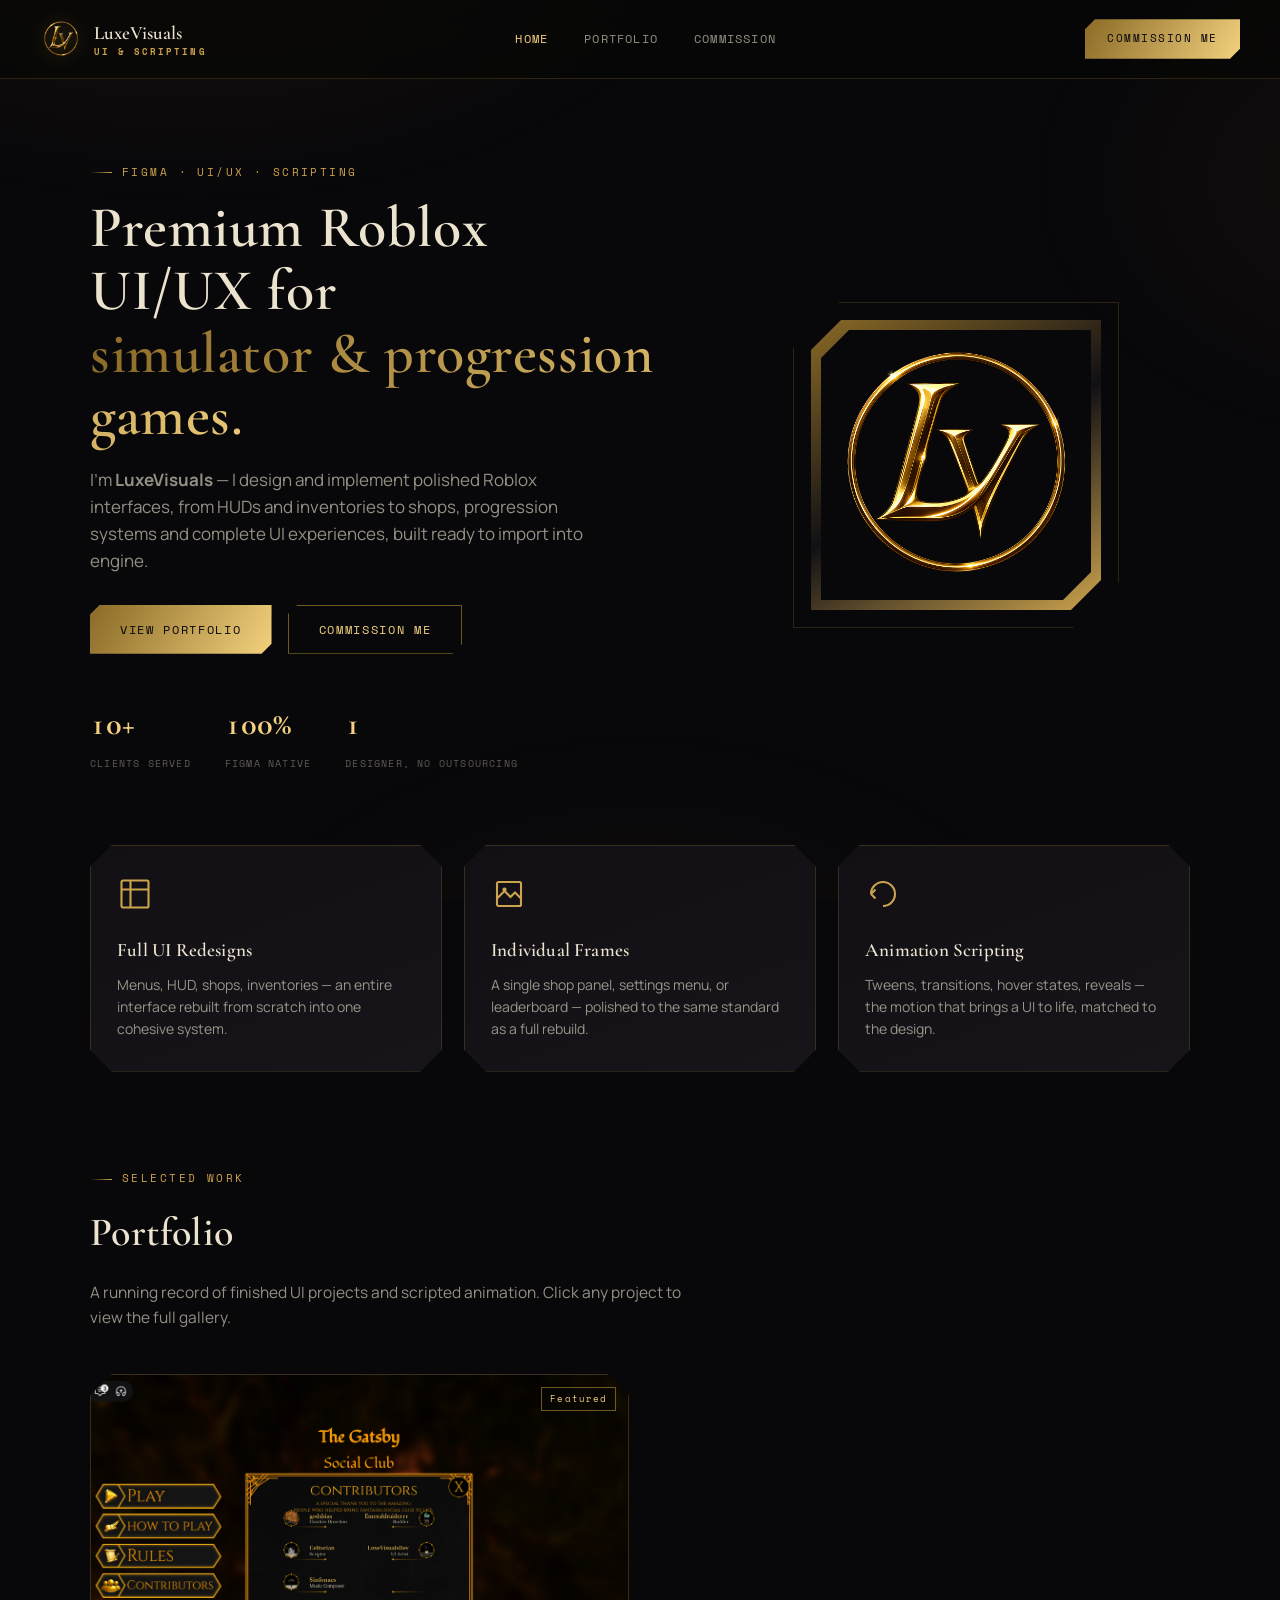
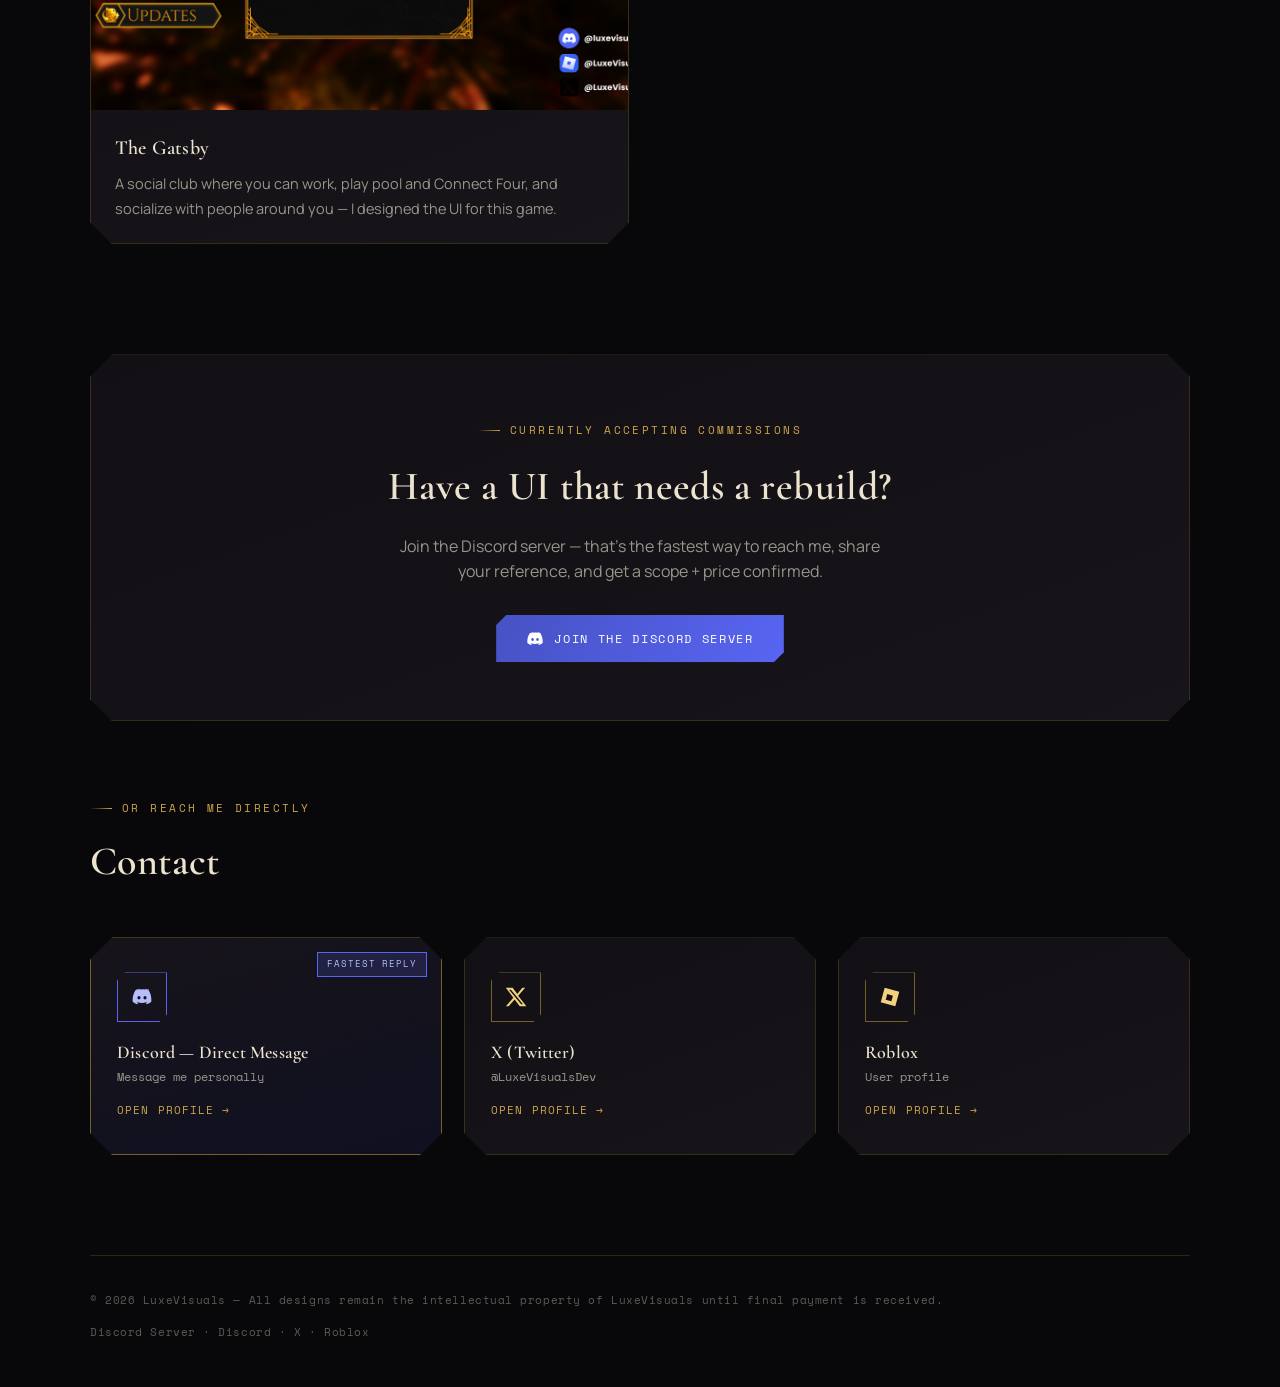
==== index.html @ dc8c433a "Build portfolio" ====
<!DOCTYPE html>
<html lang="en">
<head>
<meta charset="UTF-8">
<meta name="viewport" content="width=device-width, initial-scale=1.0">
<title>LuxeVisuals — Premium Roblox UI/UX for Simulator &amp; Progression Games</title>
<meta name="description" content="LuxeVisuals designs and implements polished Roblox interfaces — HUDs, inventories, shops, progression systems and complete UI experiences — for simulator and progression games.">
<link rel="icon" type="image/png" href="assets/images/logo.png">
<link rel="preconnect" href="https://fonts.googleapis.com">
<link rel="preconnect" href="https://fonts.gstatic.com" crossorigin>
<link href="https://fonts.googleapis.com/css2?family=Cormorant+Garamond:ital,wght@0,500;0,600;0,700;1,500;1,600&family=Manrope:wght@400;500;600;700&family=Space+Mono:wght@400;700&display=swap" rel="stylesheet">
<link rel="stylesheet" href="css/style.css">
</head>
<body>

<div class="page-loader"><img src="assets/images/logo.png" width="58" height="58" alt="" decoding="async"></div>
<div class="cursor-glow"></div>

<header class="topbar">
  <a class="brand" href="#top">
    <img class="brand-mark" src="assets/images/logo.png" width="42" height="42" decoding="async" alt="LuxeVisuals monogram">
    <span class="brand-name">LuxeVisuals<span>UI &amp; Scripting</span></span>
  </a>
  <nav class="nav-links" id="nav-links">
    <a class="nav-link" href="#top">Home</a>
    <a class="nav-link" href="#portfolio">Portfolio</a>
    <a class="nav-link" href="#commission">Commission</a>
  </nav>
  <div class="nav-actions">
    <a class="btn nav-cta" href="#commission">Commission Me</a>
    <button class="hamburger" aria-label="Toggle menu" aria-expanded="false"><span></span><span></span><span></span></button>
  </div>
</header>

<main>
  <div class="container">

    <section id="top" class="hero">
      <div class="hero-copy reveal in-view">
        <span class="eyebrow">Figma · UI/UX · Scripting</span>
        <h1>Premium Roblox UI/UX for<br><span class="gold-text">simulator &amp; progression games.</span></h1>
        <p class="lede">I'm <strong>LuxeVisuals</strong> — I design and implement polished Roblox interfaces, from HUDs and inventories to shops, progression systems and complete UI experiences, built ready to import into engine.</p>
        <div class="hero-buttons">
          <a class="btn" href="#portfolio">View Portfolio</a>
          <a class="btn btn-ghost" href="#commission">Commission Me</a>
        </div>
        <div class="stat-row">
          <div class="stat"><b class="counter" data-target="10" data-suffix="+">10+</b><span>Clients Served</span></div>
          <div class="stat"><b class="counter" data-target="100" data-suffix="%">100%</b><span>Figma Native</span></div>
          <div class="stat"><b class="counter" data-target="1" data-suffix="">1</b><span>Designer, No Outsourcing</span></div>
        </div>
      </div>
      <div class="hero-portrait reveal in-view">
        <div class="portrait-ring"></div>
        <div class="portrait-frame">
          <img src="assets/images/profile.png" width="300" height="300" decoding="async" alt="LuxeVisuals profile">
        </div>
      </div>
    </section>

    <section class="services">
      <div class="cap-grid reveal">
        <div class="cap-card cut-card">
          <svg class="icon" viewBox="0 0 24 24" fill="none" stroke="currentColor" stroke-width="1.4"><rect x="3" y="3" width="18" height="18" rx="1"/><path d="M3 9h18M9 3v18"/></svg>
          <h3>Full UI Redesigns</h3>
          <p>Menus, HUD, shops, inventories — an entire interface rebuilt from scratch into one cohesive system.</p>
        </div>
        <div class="cap-card cut-card">
          <svg class="icon" viewBox="0 0 24 24" fill="none" stroke="currentColor" stroke-width="1.4"><rect x="4" y="4" width="16" height="16" rx="1"/><circle cx="9" cy="9" r="1.4" fill="currentColor" stroke="none"/><path d="M4 15l5-5 4 4 3-3 4 4"/></svg>
          <h3>Individual Frames</h3>
          <p>A single shop panel, settings menu, or leaderboard — polished to the same standard as a full rebuild.</p>
        </div>
        <div class="cap-card cut-card">
          <svg class="icon" viewBox="0 0 24 24" fill="none" stroke="currentColor" stroke-width="1.4"><path d="M4 12a8 8 0 1 1 8 8"/><path d="M4 12l3-3M4 12l3 3"/></svg>
          <h3>Animation Scripting</h3>
          <p>Tweens, transitions, hover states, reveals — the motion that brings a UI to life, matched to the design.</p>
        </div>
      </div>
    </section>

    <section id="portfolio">
      <div class="section-head reveal">
        <span class="eyebrow">Selected Work</span>
        <h2>Portfolio</h2>
        <p class="section-lede">A running record of finished UI projects and scripted animation. Click any project to view the full gallery.</p>
      </div>
      <!--
        This grid is generated automatically at build time from /projects/.
        Do not edit the content between the markers below by hand — it gets
        overwritten every time the site rebuilds. To add a project, see
        the README ("Adding a new project").
      -->
      <div class="projects-grid" id="projects-grid">
<!-- PROJECTS:START -->

        <a
          class="project-card cut-card"
          href="projects/thegatsby/index.html"
        >

          
        <span class="featured-tag">
          Featured
        </span>
      

          
        <div class="project-thumb">

          <img
            src="projects/thegatsby/Contributors.png"
            alt="The Gatsby"
            loading="lazy"
            decoding="async"
          >

        </div>
      

          <div class="project-info">

            <h3>
              The Gatsby
            </h3>

            <p>
              A social club where you can work, play pool and Connect Four, and socialize with people around you — I designed the UI for this game.
            </p>

          </div>

        </a>
  
      <!-- PROJECTS:END -->
      </div>
    </section>

    <section id="commission" class="commission-section">
      <div class="cta-band cut-card reveal">
        <span class="eyebrow" style="justify-content:center;">Currently Accepting Commissions</span>
        <h2>Have a UI that needs a rebuild?</h2>
        <p>Join the Discord server — that's the fastest way to reach me, share your reference, and get a scope + price confirmed.</p>
        <a class="btn btn-discord" href="https://discord.com/invite/mc44DSwHMx" target="_blank" rel="noopener">
          <svg viewBox="0 0 24 24" fill="currentColor" width="18" height="18"><path d="M20.3 4.4A17.6 17.6 0 0 0 15.9 3l-.3.6a13 13 0 0 1 3.7 1.4 15.6 15.6 0 0 0-13.3 0A13 13 0 0 1 9.7 3.6L9.4 3a17.6 17.6 0 0 0-4.4 1.4C2.2 8.8 1.5 13 1.8 17.2A17.7 17.7 0 0 0 6.9 20l1-1.6a11.4 11.4 0 0 1-1.8-.9l.4-.3a12.6 12.6 0 0 0 10.9 0l.5.3c-.6.3-1.2.6-1.8.9l1 1.6a17.7 17.7 0 0 0 5.1-2.8c.4-4.8-.7-9-3-12.8zM8.7 14.6c-.9 0-1.7-.9-1.7-1.9s.7-1.9 1.7-1.9 1.7.9 1.7 1.9-.8 1.9-1.7 1.9zm6.6 0c-.9 0-1.7-.9-1.7-1.9s.8-1.9 1.7-1.9 1.7.9 1.7 1.9-.7 1.9-1.7 1.9z"/></svg>
          Join the Discord Server
        </a>
      </div>

      <div class="section-head reveal" style="margin-top:70px;">
        <span class="eyebrow">Or Reach Me Directly</span>
        <h2>Contact</h2>
      </div>

      <div class="contact-grid reveal">

        <a class="social-card cut-card highlight" href="https://discord.com/users/1057018141433139281" target="_blank" rel="noopener">
          <span class="featured-tag">Fastest Reply</span>
          <div class="icon-wrap">
            <svg viewBox="0 0 24 24" fill="currentColor"><path d="M20.3 4.4A17.6 17.6 0 0 0 15.9 3l-.3.6a13 13 0 0 1 3.7 1.4 15.6 15.6 0 0 0-13.3 0A13 13 0 0 1 9.7 3.6L9.4 3a17.6 17.6 0 0 0-4.4 1.4C2.2 8.8 1.5 13 1.8 17.2A17.7 17.7 0 0 0 6.9 20l1-1.6a11.4 11.4 0 0 1-1.8-.9l.4-.3a12.6 12.6 0 0 0 10.9 0l.5.3c-.6.3-1.2.6-1.8.9l1 1.6a17.7 17.7 0 0 0 5.1-2.8c.4-4.8-.7-9-3-12.8zM8.7 14.6c-.9 0-1.7-.9-1.7-1.9s.7-1.9 1.7-1.9 1.7.9 1.7 1.9-.8 1.9-1.7 1.9zm6.6 0c-.9 0-1.7-.9-1.7-1.9s.8-1.9 1.7-1.9 1.7.9 1.7 1.9-.7 1.9-1.7 1.9z"/></svg>
          </div>
          <div>
            <h3>Discord — Direct Message</h3>
            <div class="handle">Message me personally</div>
          </div>
          <div class="go">Open profile →</div>
        </a>

        <a class="social-card cut-card" href="https://x.com/LuxeVisualsDev" target="_blank" rel="noopener">
          <div class="icon-wrap">
            <svg viewBox="0 0 24 24" fill="currentColor"><path d="M18.9 2H22l-7.6 8.7L23.3 22h-7.2l-5.6-7.3L4 22H1l8.1-9.3L.9 2h7.4l5.1 6.7L18.9 2zm-1.3 18h2L6.5 4H4.4l13.2 16z"/></svg>
          </div>
          <div>
            <h3>X (Twitter)</h3>
            <div class="handle">@LuxeVisualsDev</div>
          </div>
          <div class="go">Open profile →</div>
        </a>

        <a class="social-card cut-card" href="https://www.roblox.com/users/10751815834/profile" target="_blank" rel="noopener">
          <div class="icon-wrap">
            <svg viewBox="0 0 24 24" fill="currentColor"><path d="M6.2 1.9 1.9 17.8l15.9 4.3 4.3-15.9L6.2 1.9zM9 8.8l6.2 1.7-1.7 6.2L7.3 15 9 8.8z"/></svg>
          </div>
          <div>
            <h3>Roblox</h3>
            <div class="handle">User profile</div>
          </div>
          <div class="go">Open profile →</div>
        </a>

      </div>
    </section>

    <footer class="site-footer">
      <span>© <span id="year"></span> LuxeVisuals — All designs remain the intellectual property of LuxeVisuals until final payment is received.</span>
      <span><a href="https://discord.com/invite/mc44DSwHMx" target="_blank" rel="noopener">Discord Server</a> · <a href="https://discord.com/users/1057018141433139281" target="_blank" rel="noopener">Discord</a> · <a href="https://x.com/LuxeVisualsDev" target="_blank" rel="noopener">X</a> · <a href="https://www.roblox.com/users/10751815834/profile" target="_blank" rel="noopener">Roblox</a></span>
    </footer>

  </div>
</main>

<div class="mini-cta"><a href="https://discord.com/invite/mc44DSwHMx" target="_blank" rel="noopener">Join Discord Server →</a></div>

<script>document.getElementById('year').textContent = new Date().getFullYear();</script>
<script src="js/main.js" defer></script>
</body>
</html>
---- css/style.css ----
/* ==========================================================================
   LuxeVisuals — Design System (Landing Page)
   Palette: void black / rich ink / antique gold / bright gold / champagne
   Type: Cormorant Garamond (display), Manrope (body), Space Mono (data)
   Signature: the "gold seam" cut-corner card, echoing the brand mark's
   clipped edges, used as a recurring structural device throughout.
   ========================================================================== */

:root {
  --void-solid: #08070a;
  --ink: #121014;
  --ink-2: #17141a;
  --line: rgba(212, 175, 55, 0.18);
  --line-bright: rgba(212, 175, 55, 0.5);
  --gold: #cda44e;
  --gold-bright: #f3d17e;
  --gold-deep: #8a6a26;
  --champagne: #ece3cf;
  --champagne-dim: rgba(236, 227, 207, 0.62);
  --champagne-faint: rgba(236, 227, 207, 0.38);
  --discord: #5865f2;

  --font-display: "Cormorant Garamond", "Times New Roman", serif;
  --font-body: "Manrope", -apple-system, BlinkMacSystemFont, sans-serif;
  --font-mono: "Space Mono", "Courier New", monospace;

  --edge: 22px;

  --ease-out: cubic-bezier(0.16, 1, 0.3, 1);
  --ease-shim: cubic-bezier(0.4, 0, 0.2, 1);
}

* { box-sizing: border-box; }
html { scroll-behavior: smooth; }

body {
  margin: 0;
  background: var(--void-solid);
  color: var(--champagne);
  font-family: var(--font-body);
  font-size: 16px;
  line-height: 1.6;
  -webkit-font-smoothing: antialiased;
  overflow-x: hidden;
  opacity: 1;
  transition: opacity 0.32s var(--ease-out);
}
body.page-exit { opacity: 0; }

body::before {
  content: "";
  position: fixed;
  inset: 0;
  z-index: 0;
  pointer-events: none;
  background:
    radial-gradient(ellipse 900px 500px at 15% -10%, rgba(205, 164, 78, 0.08), transparent 60%),
    radial-gradient(ellipse 700px 500px at 110% 20%, rgba(205, 164, 78, 0.06), transparent 55%),
    radial-gradient(ellipse 800px 600px at 50% 120%, rgba(205, 164, 78, 0.05), transparent 60%);
}

img, video { max-width: 100%; display: block; }
a { color: var(--gold-bright); text-decoration: none; }

h1, h2, h3, h4 {
  font-family: var(--font-display);
  font-weight: 600;
  color: var(--champagne);
  margin: 0 0 0.4em;
  letter-spacing: 0.01em;
}

::selection { background: var(--gold-deep); color: var(--void-solid); }
::-webkit-scrollbar { width: 10px; }
::-webkit-scrollbar-track { background: var(--void-solid); }
::-webkit-scrollbar-thumb { background: linear-gradient(var(--gold-deep), var(--gold)); border-radius: 6px; }

:focus-visible { outline: 2px solid var(--gold-bright); outline-offset: 3px; }

.container { position: relative; z-index: 1; max-width: 1180px; margin: 0 auto; padding: 0 40px; }

/* ==========================================================================
   Cursor glow / page loader
   ========================================================================== */

.cursor-glow {
  position: fixed; top: 0; left: 0;
  width: 460px; height: 460px;
  margin-left: -230px; margin-top: -230px;
  border-radius: 50%;
  background: radial-gradient(circle, rgba(212, 175, 55, 0.09), transparent 68%);
  pointer-events: none; z-index: 4; opacity: 0;
  transform: translate3d(-500px, -500px, 0);
  transition: opacity 0.5s var(--ease-out);
  will-change: transform;
}
.cursor-glow.active { opacity: 1; }
@media (pointer: coarse), (hover: none) { .cursor-glow { display: none; } }

.page-loader {
  position: fixed; inset: 0; z-index: 3000;
  display: flex; align-items: center; justify-content: center;
  background: var(--void-solid);
  opacity: 1; visibility: visible;
  transition: opacity 0.5s var(--ease-out), visibility 0.5s;
}
.page-loader img { width: 58px; height: 58px; animation: loader-pulse 1.15s ease-in-out infinite; filter: drop-shadow(0 0 18px rgba(212, 175, 55, 0.55)); }
.page-loader.hide { opacity: 0; visibility: hidden; pointer-events: none; }
@keyframes loader-pulse { 0%, 100% { transform: scale(0.9); opacity: 0.7; } 50% { transform: scale(1.06); opacity: 1; } }

/* ==========================================================================
   Utility
   ========================================================================== */

.eyebrow {
  font-family: var(--font-mono); font-size: 11px; letter-spacing: 0.22em;
  text-transform: uppercase; color: var(--gold);
  display: inline-flex; align-items: center; gap: 10px;
}
.eyebrow::before { content: ""; width: 22px; height: 1px; background: linear-gradient(90deg, transparent, var(--gold)); }

.gold-text {
  background: linear-gradient(100deg, var(--gold-deep) 0%, var(--gold-bright) 45%, var(--gold) 70%, var(--gold-bright) 100%);
  background-size: 250% 100%;
  -webkit-background-clip: text; background-clip: text; color: transparent;
  animation: shimmer-sweep 7s var(--ease-shim) infinite;
}
@keyframes shimmer-sweep { 0% { background-position: 0% 50%; } 100% { background-position: 200% 50%; } }

@media (prefers-reduced-motion: reduce) {
  .gold-text { animation: none; background-position: 40% 50%; }
  *, *::before, *::after { animation-duration: 0.001ms !important; animation-iteration-count: 1 !important; transition-duration: 0.001ms !important; scroll-behavior: auto !important; }
}

.cut-card {
  position: relative;
  background: linear-gradient(160deg, var(--ink) 0%, var(--ink-2) 100%);
  clip-path: polygon(
    0 var(--edge), var(--edge) 0, calc(100% - var(--edge)) 0, 100% var(--edge),
    100% calc(100% - var(--edge)), calc(100% - var(--edge)) 100%, var(--edge) 100%, 0 calc(100% - var(--edge))
  );
  border: 1px solid var(--line);
  transition: border-color 0.35s var(--ease-out), transform 0.35s var(--ease-out), box-shadow 0.35s var(--ease-out);
}
.cut-card:hover { border-color: var(--line-bright); transform: translateY(-3px); box-shadow: 0 18px 50px -20px rgba(205, 164, 78, 0.35); }

.btn {
  position: relative; display: inline-flex; align-items: center; gap: 10px;
  padding: 14px 30px;
  font-family: var(--font-mono); font-size: 12px; letter-spacing: 0.14em; text-transform: uppercase;
  color: var(--void-solid);
  background: linear-gradient(120deg, var(--gold-deep), var(--gold-bright));
  clip-path: polygon(10px 0, 100% 0, 100% calc(100% - 10px), calc(100% - 10px) 100%, 0 100%, 0 10px);
  cursor: pointer; border: none;
  transition: transform 0.3s var(--ease-out), box-shadow 0.3s var(--ease-out), filter 0.3s;
}
.btn:hover { transform: translateY(-2px); box-shadow: 0 12px 30px -8px rgba(212, 175, 55, 0.55); filter: brightness(1.08); }
.btn:active { transform: translateY(0); }

.btn-ghost { color: var(--gold-bright); background: transparent; border: 1px solid var(--line-bright); clip-path: polygon(10px 0, 100% 0, 100% calc(100% - 10px), calc(100% - 10px) 100%, 0 100%, 0 10px); }
.btn-ghost:hover { background: rgba(212, 175, 55, 0.08); box-shadow: none; }

.btn-discord {
  background: linear-gradient(120deg, #4752c4, var(--discord));
  color: #fff;
  box-shadow: 0 14px 34px -12px rgba(88, 101, 242, 0.55);
}
.btn-discord:hover { box-shadow: 0 16px 38px -10px rgba(88, 101, 242, 0.7); filter: brightness(1.06); }
.btn-discord svg { flex-shrink: 0; }

section { padding: 0 0 100px; position: relative; }
.reveal { opacity: 0; transform: translateY(26px); transition: opacity 0.8s var(--ease-out), transform 0.8s var(--ease-out); }
.reveal.in-view { opacity: 1; transform: translateY(0); }

/* ==========================================================================
   Top navigation — single sticky bar (mobile + desktop)
   ========================================================================== */

.topbar {
  position: sticky; top: 0; z-index: 200;
  display: flex; align-items: center; justify-content: space-between;
  padding: 18px 40px;
  background: rgba(8, 7, 6, 0.72);
  backdrop-filter: blur(14px);
  border-bottom: 1px solid var(--line);
}
.brand { display: flex; align-items: center; gap: 12px; text-decoration: none; }
.brand-mark { width: 42px; height: 42px; filter: drop-shadow(0 0 10px rgba(212, 175, 55, 0.35)); flex-shrink: 0; }
.brand-name { font-family: var(--font-display); font-size: 19px; font-weight: 600; color: var(--champagne); line-height: 1.15; }
.brand-name span { display: block; font-family: var(--font-mono); font-size: 8.5px; letter-spacing: 0.24em; color: var(--gold); text-transform: uppercase; margin-top: 3px; }

.nav-links { display: flex; align-items: center; gap: 4px; }
.nav-link {
  font-family: var(--font-mono); font-size: 12px; letter-spacing: 0.1em; text-transform: uppercase;
  color: var(--champagne-dim); padding: 10px 16px;
  transition: color 0.25s;
}
.nav-link:hover, .nav-link.active { color: var(--gold-bright); }

.nav-actions { display: flex; align-items: center; gap: 18px; }
.nav-cta { padding: 11px 22px; font-size: 11px; }

.hamburger {
  display: none;
  width: 40px; height: 40px;
  flex-direction: column; align-items: center; justify-content: center; gap: 5px;
  background: none; border: 1px solid var(--line-bright); cursor: pointer;
}
.hamburger span { width: 18px; height: 1px; background: var(--gold-bright); }

/* ==========================================================================
   Hero
   ========================================================================== */

.hero {
  display: grid; grid-template-columns: 1.1fr 0.9fr; gap: 60px; align-items: center;
  padding: 76px 0 70px;
}
.hero h1 { font-size: clamp(34px, 4.6vw, 58px); line-height: 1.08; margin: 16px 0 18px; }
.hero .lede { max-width: 520px; color: var(--champagne-dim); font-size: 17px; }
.hero-buttons { display: flex; gap: 16px; flex-wrap: wrap; margin-top: 30px; }
.hero .stat-row { display: flex; gap: 34px; margin-top: 44px; }
.stat b { display: block; font-family: var(--font-display); font-size: 32px; color: var(--gold-bright); font-variant-numeric: tabular-nums; }
.stat span { font-family: var(--font-mono); font-size: 10px; letter-spacing: 0.12em; text-transform: uppercase; color: var(--champagne-faint); }

.hero-portrait { position: relative; justify-self: center; will-change: transform; }
.portrait-frame {
  width: 290px; height: 290px; padding: 10px; position: relative;
  clip-path: polygon(30px 0, 100% 0, 100% calc(100% - 30px), calc(100% - 30px) 100%, 0 100%, 0 30px);
  background: linear-gradient(150deg, var(--gold-deep), var(--ink), var(--gold));
  animation: portrait-glow 5s ease-in-out infinite;
}
@keyframes portrait-glow { 0%, 100% { box-shadow: 0 0 40px -10px rgba(212, 175, 55, 0.25); } 50% { box-shadow: 0 0 70px -6px rgba(212, 175, 55, 0.5); } }
.portrait-frame img {
  width: 100%; height: 100%; object-fit: cover;
  clip-path: polygon(28px 0, 100% 0, 100% calc(100% - 28px), calc(100% - 28px) 100%, 0 100%, 0 28px);
  background: var(--void-solid);
}
.portrait-ring {
  position: absolute; inset: -18px; border: 1px solid var(--line);
  clip-path: polygon(46px 0, 100% 0, 100% calc(100% - 46px), calc(100% - 46px) 100%, 0 100%, 0 46px);
  animation: ring-rotate 14s linear infinite;
}
@keyframes ring-rotate { 0% { transform: rotate(0deg); } 100% { transform: rotate(360deg); } }

/* ==========================================================================
   Services strip
   ========================================================================== */

.services { padding-bottom: 90px; }
.cap-grid { display: grid; grid-template-columns: repeat(3, 1fr); gap: 22px; }
.cap-card { padding: 30px 26px; }
.cap-card .icon { width: 36px; height: 36px; margin-bottom: 16px; color: var(--gold); }
.cap-card h3 { font-size: 19px; margin-bottom: 8px; }
.cap-card p { color: var(--champagne-dim); font-size: 14px; margin: 0; }

/* ==========================================================================
   Section heads
   ========================================================================== */

.section-head { max-width: 620px; margin-bottom: 44px; }
.section-head h2 { font-size: clamp(28px, 3.2vw, 40px); margin-top: 12px; }
.section-lede { color: var(--champagne-dim); font-size: 15.5px; margin: 10px 0 0; }

/* ==========================================================================
   Portfolio / projects grid
   ========================================================================== */

.projects-grid { display: grid; grid-template-columns: 1fr 1fr; gap: 22px; }
.project-card { position: relative; display: flex; flex-direction: column; overflow: hidden; text-decoration: none; }
.project-thumb { aspect-ratio: 16/10; overflow: hidden; background: var(--ink); }
.project-thumb img, .project-thumb video { width: 100%; height: 100%; object-fit: cover; transition: transform 0.5s var(--ease-out); }
.project-card:hover .project-thumb img, .project-card:hover .project-thumb video { transform: scale(1.06); }
.project-card .featured-tag {
  position: absolute; top: 12px; right: 12px; z-index: 2;
  font-family: var(--font-mono); font-size: 9px; letter-spacing: 0.12em;
  padding: 4px 8px; background: rgba(8,7,6,0.65); color: var(--gold-bright); border: 1px solid var(--line-bright);
}
.project-info { padding: 22px 24px; }
.project-info h3 { font-size: 20px; margin-bottom: 8px; }
.project-info p { margin: 0; color: var(--champagne-dim); font-size: 14.5px; line-height: 1.7; }

.portfolio-empty {
  grid-column: 1 / -1; text-align: center; padding: 70px 30px;
  color: var(--champagne-faint); font-family: var(--font-mono); font-size: 13px; letter-spacing: 0.06em;
  border: 1px dashed var(--line);
}

/* Lightbox — reused by project detail pages via project-gallery.js */
.lightbox {
  position: fixed; inset: 0; z-index: 1000;
  display: flex; align-items: center; justify-content: center;
  background: rgba(6, 5, 4, 0.92); backdrop-filter: blur(6px);
  opacity: 0; pointer-events: none; transition: opacity 0.3s var(--ease-out);
}
.lightbox.open { opacity: 1; pointer-events: auto; }
.lightbox-stage { max-width: 90vw; max-height: 86vh; position: relative; transform: scale(0.94); transition: transform 0.35s var(--ease-out); }
.lightbox.open .lightbox-stage { transform: scale(1); }
.lightbox-stage img, .lightbox-stage video { max-width: 90vw; max-height: 86vh; width: auto; height: auto; box-shadow: 0 30px 90px -20px rgba(0,0,0,0.7); border: 1px solid var(--line-bright); }
.lightbox-close {
  position: fixed; top: 30px; right: 40px; width: 46px; height: 46px;
  display: flex; align-items: center; justify-content: center;
  border: 1px solid var(--line-bright); background: rgba(10,9,8,0.6); color: var(--gold-bright);
  cursor: pointer; transition: background 0.25s, transform 0.25s;
}
.lightbox-close:hover { background: rgba(212,175,55,0.15); transform: rotate(90deg); }
.lightbox-close svg { width: 20px; height: 20px; }

.back-link {
  display: inline-flex; align-items: center; gap: 8px;
  font-family: var(--font-mono); font-size: 11.5px; letter-spacing: 0.08em; text-transform: uppercase;
  color: var(--champagne-dim); margin-top: 40px; transition: color 0.25s, gap 0.25s;
}
.back-link:hover { color: var(--gold-bright); gap: 12px; }

/* ==========================================================================
   Commission / contact section
   ========================================================================== */

.commission-section { padding-top: 10px; }
.cta-band { padding: 58px 50px; text-align: center; position: relative; }
.cta-band h2 { font-size: clamp(26px, 3.2vw, 40px); margin: 14px 0 14px; }
.cta-band p { color: var(--champagne-dim); margin-bottom: 30px; max-width: 480px; margin-left: auto; margin-right: auto; }

.contact-grid { display: grid; grid-template-columns: repeat(3, 1fr); gap: 22px; }
.social-card {
  padding: 34px 26px; display: flex; flex-direction: column; gap: 16px;
  text-decoration: none; position: relative; overflow: hidden;
}
.social-card::before {
  content: ""; position: absolute; inset: 0;
  background: radial-gradient(circle at 30% 20%, rgba(212,175,55,0.14), transparent 60%);
  opacity: 0; transition: opacity 0.4s;
}
.social-card:hover::before { opacity: 1; }
.social-card .icon-wrap {
  width: 50px; height: 50px; display: flex; align-items: center; justify-content: center;
  border: 1px solid var(--line-bright); color: var(--gold-bright);
  clip-path: polygon(8px 0,100% 0,100% calc(100% - 8px),calc(100% - 8px) 100%,0 100%,0 8px);
}
.social-card .icon-wrap svg { width: 22px; height: 22px; }
.social-card h3 { font-size: 18px; margin: 0; }
.social-card .handle { font-family: var(--font-mono); font-size: 12px; color: var(--champagne-dim); }
.social-card .go { margin-top: auto; font-family: var(--font-mono); font-size: 11px; color: var(--gold); letter-spacing: 0.1em; text-transform: uppercase; display: flex; align-items: center; gap: 6px; transition: gap 0.25s; }
.social-card:hover .go { gap: 12px; }

/* Highlighted / featured social card (Discord DM gets the most attention) */
.social-card.highlight {
  border-color: var(--line-bright);
  background: linear-gradient(165deg, var(--ink-2), rgba(88, 101, 242, 0.1));
}
.social-card.highlight .icon-wrap { border-color: var(--discord); color: #b7bdfb; }
.social-card .featured-tag {
  position: absolute; top: 14px; right: 14px;
  font-family: var(--font-mono); font-size: 9px; letter-spacing: 0.1em; text-transform: uppercase;
  padding: 4px 9px; background: rgba(88, 101, 242, 0.18); color: #b7bdfb; border: 1px solid var(--discord);
}

/* ==========================================================================
   Sticky mini-CTA
   ========================================================================== */

.mini-cta {
  position: fixed; right: 28px; bottom: 28px; z-index: 250;
  transform: translateY(18px) scale(0.94); opacity: 0; pointer-events: none;
  transition: transform 0.4s var(--ease-out), opacity 0.4s var(--ease-out);
}
.mini-cta.show { transform: translateY(0) scale(1); opacity: 1; pointer-events: auto; }
.mini-cta a {
  display: flex; align-items: center; gap: 9px; padding: 14px 24px;
  font-family: var(--font-mono); font-size: 11.5px; letter-spacing: 0.12em; text-transform: uppercase;
  color: #fff;
  background: linear-gradient(120deg, #4752c4, var(--discord));
  clip-path: polygon(9px 0, 100% 0, 100% calc(100% - 9px), calc(100% - 9px) 100%, 0 100%, 0 9px);
  box-shadow: 0 14px 34px -12px rgba(88, 101, 242, 0.55);
  transition: transform 0.3s var(--ease-out), filter 0.3s;
}
.mini-cta a:hover { transform: translateY(-2px); filter: brightness(1.08); }
@media (max-width: 640px) { .mini-cta { right: 16px; bottom: 16px; } .mini-cta a { padding: 12px 18px; font-size: 10px; } }

/* ==========================================================================
   Footer
   ========================================================================== */

.site-footer {
  border-top: 1px solid var(--line);
  padding: 36px 0 46px;
  display: flex; justify-content: space-between; align-items: center; flex-wrap: wrap; gap: 14px;
}
.site-footer, .site-footer a { font-family: var(--font-mono); font-size: 11px; color: var(--champagne-faint); letter-spacing: 0.05em; }
.site-footer a:hover { color: var(--gold-bright); }

/* ==========================================================================
   Responsive
   ========================================================================== */

@media (max-width: 980px) {
  .hero { grid-template-columns: 1fr; text-align: center; padding-top: 56px; }
  .hero .lede { margin-left: auto; margin-right: auto; }
  .hero .stat-row { justify-content: center; }
  .hero-buttons { justify-content: center; }
  .hero-portrait { order: -1; }
  .cap-grid, .contact-grid { grid-template-columns: 1fr 1fr; }
}

@media (max-width: 860px) {
  .topbar { padding: 16px 22px; }
  .nav-actions .nav-cta { display: none; }
  .nav-links {
    position: absolute; top: 100%; left: 0; right: 0;
    flex-direction: column; align-items: stretch; gap: 0;
    background: rgba(8,7,6,0.97); backdrop-filter: blur(12px);
    border-bottom: 1px solid var(--line);
    max-height: 0; overflow: hidden; opacity: 0;
    transition: max-height 0.35s var(--ease-out), opacity 0.3s var(--ease-out);
  }
  .nav-links.open { max-height: 240px; opacity: 1; }
  .nav-links .nav-link { padding: 16px 24px; border-top: 1px solid var(--line); }
  .hamburger { display: flex; }
  .container { padding: 0 24px; }
}

@media (max-width: 640px) {
  .cap-grid, .contact-grid, .projects-grid { grid-template-columns: 1fr; }
  .hero { padding: 40px 0 50px; }
  .cta-band { padding: 44px 26px; }
  section { padding-bottom: 70px; }
}

@media (prefers-reduced-motion: reduce) {
  .page-loader { display: none; }
  body { transition: none; }
  .mini-cta, .cursor-glow { transition: none; }
  .hero-portrait { transform: none !important; }
}
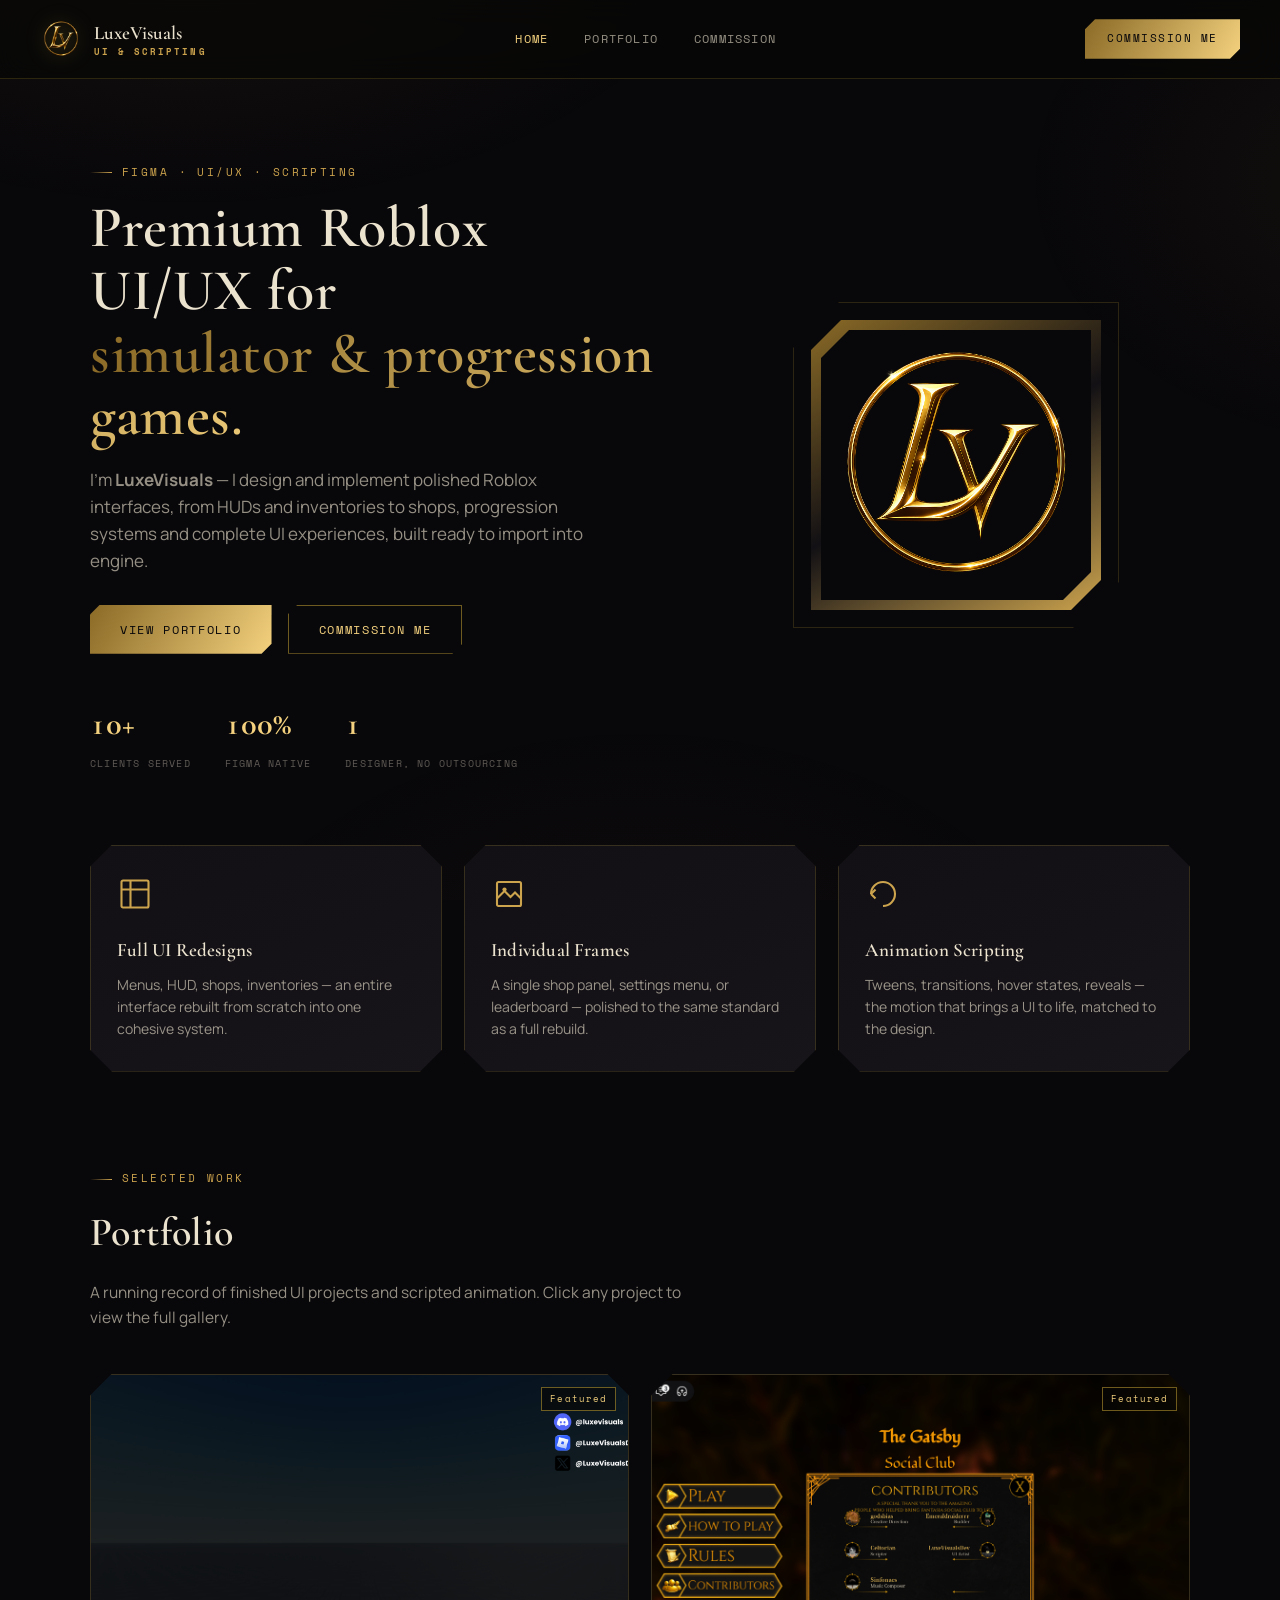
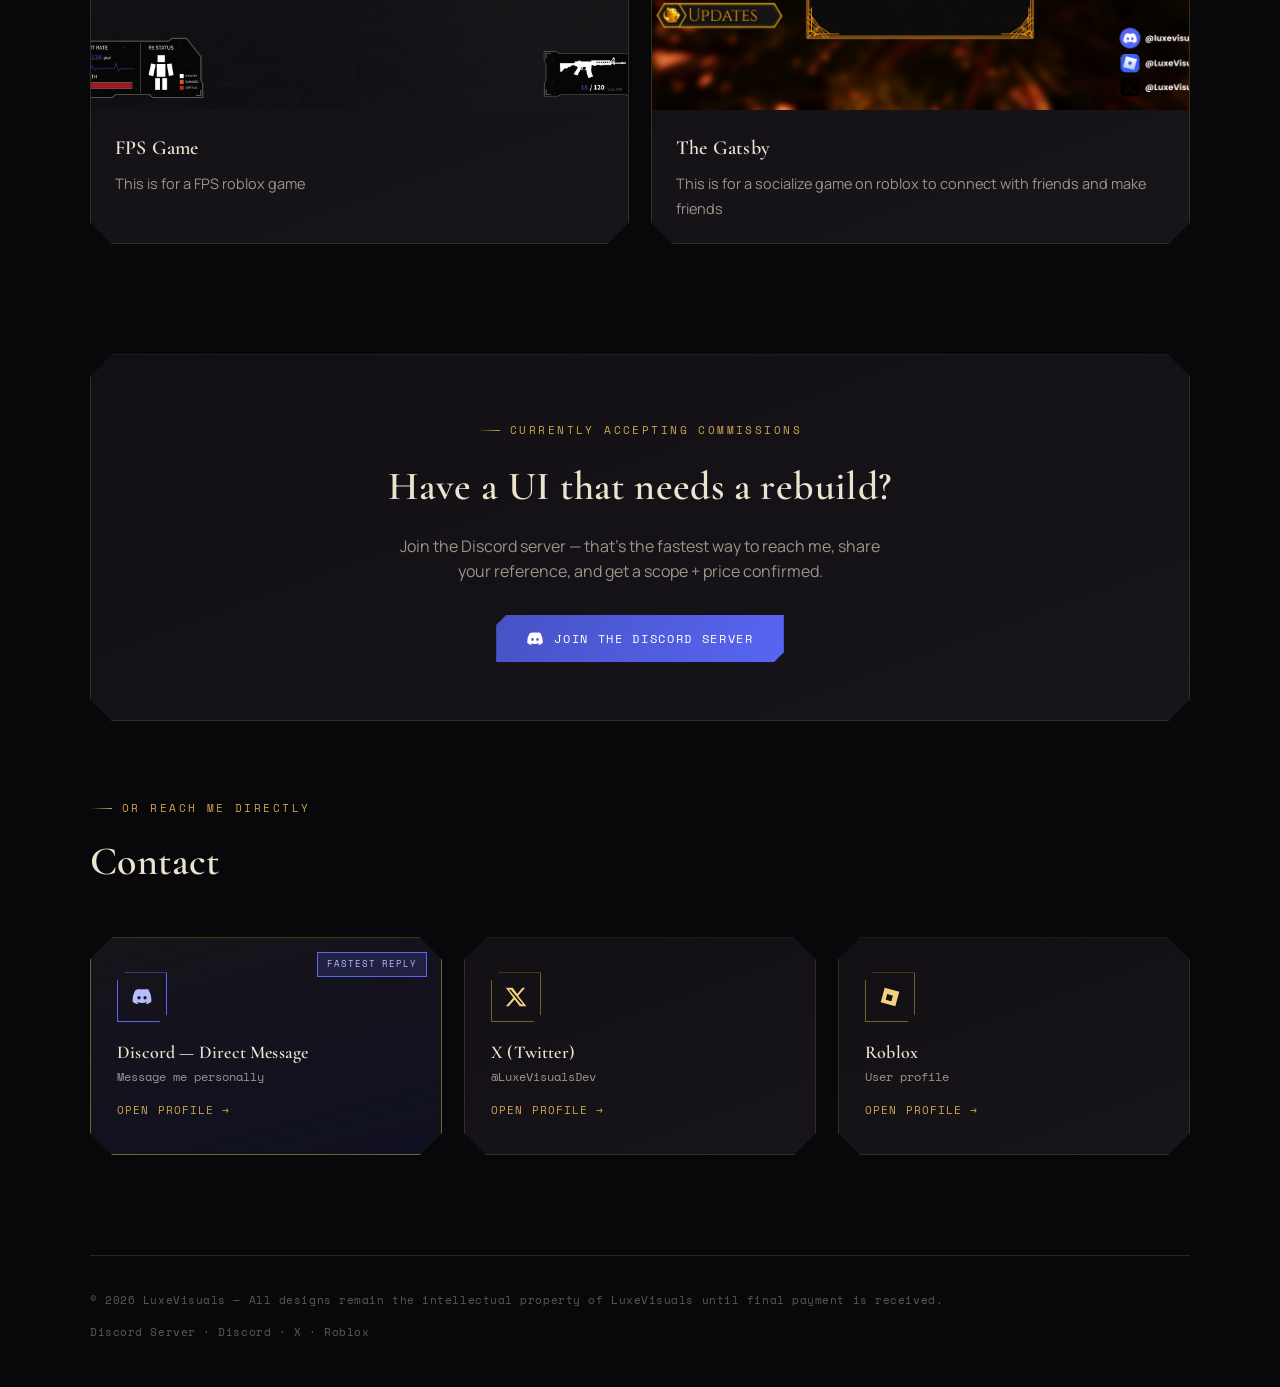
==== commit b71b5b8d: "Build portfolio" ====
--- a/index.html
+++ b/index.html
@@ -3,7 +3,7 @@
 <head>
 <meta charset="UTF-8">
 <meta name="viewport" content="width=device-width, initial-scale=1.0">
-<title>LuxeVisuals — Premium Roblox UI/UX for Simulator &amp; Progression Games</title>
+<title>LuxeVisuals — Premium Roblox UI/UX</title>
 <meta name="description" content="LuxeVisuals designs and implements polished Roblox interfaces — HUDs, inventories, shops, progression systems and complete UI experiences — for simulator and progression games.">
 <link rel="icon" type="image/png" href="assets/images/logo.png">
 <link rel="preconnect" href="https://fonts.googleapis.com">
@@ -12,6 +12,62 @@
 <link rel="stylesheet" href="css/style.css">
 </head>
 <body>
+
+  <audio
+  id="background-music"
+  src="assets/audio/background.mp3"
+  loop
+  preload="auto">
+</audio>
+
+<script>
+  const music = document.getElementById("background-music");
+
+  music.volume = 0.35;
+
+  // Restore the previous position
+  const savedTime = sessionStorage.getItem("musicTime");
+
+  if (savedTime) {
+    music.currentTime = parseFloat(savedTime);
+  }
+
+  // Try to autoplay
+  music.play().catch(() => {
+
+    const startMusic = () => {
+      music.play().catch(() => {});
+
+      document.removeEventListener("click", startMusic);
+      document.removeEventListener("keydown", startMusic);
+      document.removeEventListener("touchstart", startMusic);
+    };
+
+    document.addEventListener("click", startMusic);
+    document.addEventListener("keydown", startMusic);
+    document.addEventListener("touchstart", startMusic);
+  });
+
+  // Save position while the user is on the page
+  setInterval(() => {
+    if (!music.paused) {
+      sessionStorage.setItem(
+        "musicTime",
+        music.currentTime
+      );
+    }
+  }, 500);
+
+  // Save immediately before leaving
+  window.addEventListener("beforeunload", () => {
+    sessionStorage.setItem(
+      "musicTime",
+      music.currentTime
+    );
+  });
+</script>
+
+<script src="js/main.js" defer></script>
 
 <div class="page-loader"><img src="assets/images/logo.png" width="58" height="58" alt="" decoding="async"></div>
 <div class="cursor-glow"></div>
@@ -95,6 +151,45 @@
 
         <a
           class="project-card cut-card"
+          href="projects/fpsgame/index.html"
+        >
+
+          
+        <span class="featured-tag">
+          Featured
+        </span>
+      
+
+          
+        <div class="project-thumb">
+
+          <img
+            src="projects/fpsgame/Hud.png"
+            alt="FPS Game"
+            loading="lazy"
+            decoding="async"
+          >
+
+        </div>
+      
+
+          <div class="project-info">
+
+            <h3>
+              FPS Game
+            </h3>
+
+            <p>
+              This is for a FPS roblox game
+            </p>
+
+          </div>
+
+        </a>
+  
+
+        <a
+          class="project-card cut-card"
           href="projects/thegatsby/index.html"
         >
 
@@ -124,7 +219,7 @@
             </h3>
 
             <p>
-              A social club where you can work, play pool and Connect Four, and socialize with people around you — I designed the UI for this game.
+              This is for a socialize game on roblox to connect with friends and make friends
             </p>
 
           </div>
@@ -192,13 +287,13 @@
 
     <footer class="site-footer">
       <span>© <span id="year"></span> LuxeVisuals — All designs remain the intellectual property of LuxeVisuals until final payment is received.</span>
-      <span><a href="https://discord.com/invite/mc44DSwHMx" target="_blank" rel="noopener">Discord Server</a> · <a href="https://discord.com/users/1057018141433139281" target="_blank" rel="noopener">Discord</a> · <a href="https://x.com/LuxeVisualsDev" target="_blank" rel="noopener">X</a> · <a href="https://www.roblox.com/users/10751815834/profile" target="_blank" rel="noopener">Roblox</a></span>
+      <span><a href="https://discord.gg/auT5vqvZvm" target="_blank" rel="noopener">Discord Server</a> · <a href="https://discord.com/users/1057018141433139281" target="_blank" rel="noopener">Discord</a> · <a href="https://x.com/LuxeVisualsDev" target="_blank" rel="noopener">X</a> · <a href="https://www.roblox.com/users/10751815834/profile" target="_blank" rel="noopener">Roblox</a></span>
     </footer>
 
   </div>
 </main>
 
-<div class="mini-cta"><a href="https://discord.com/invite/mc44DSwHMx" target="_blank" rel="noopener">Join Discord Server →</a></div>
+<div class="mini-cta"><a href="https://discord.gg/auT5vqvZvm" target="_blank" rel="noopener">Join Discord Server →</a></div>
 
 <script>document.getElementById('year').textContent = new Date().getFullYear();</script>
 <script src="js/main.js" defer></script>
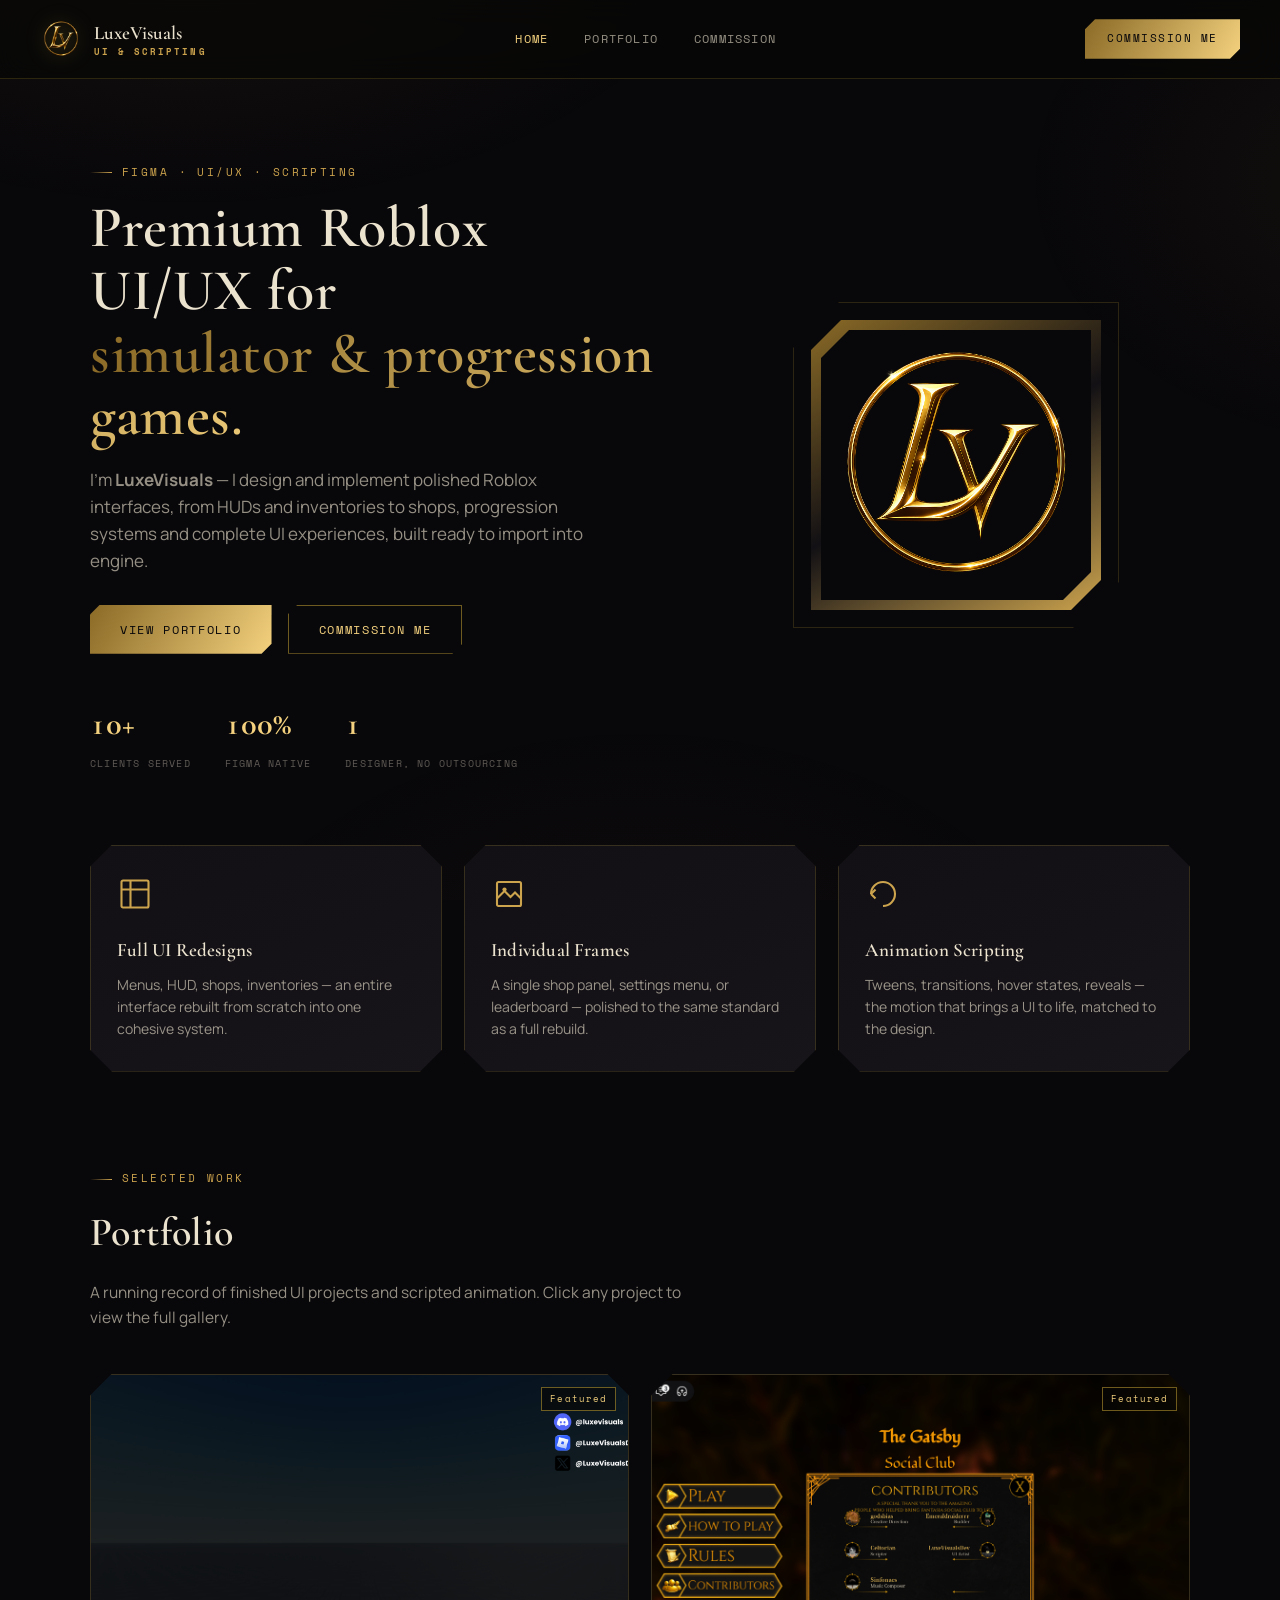
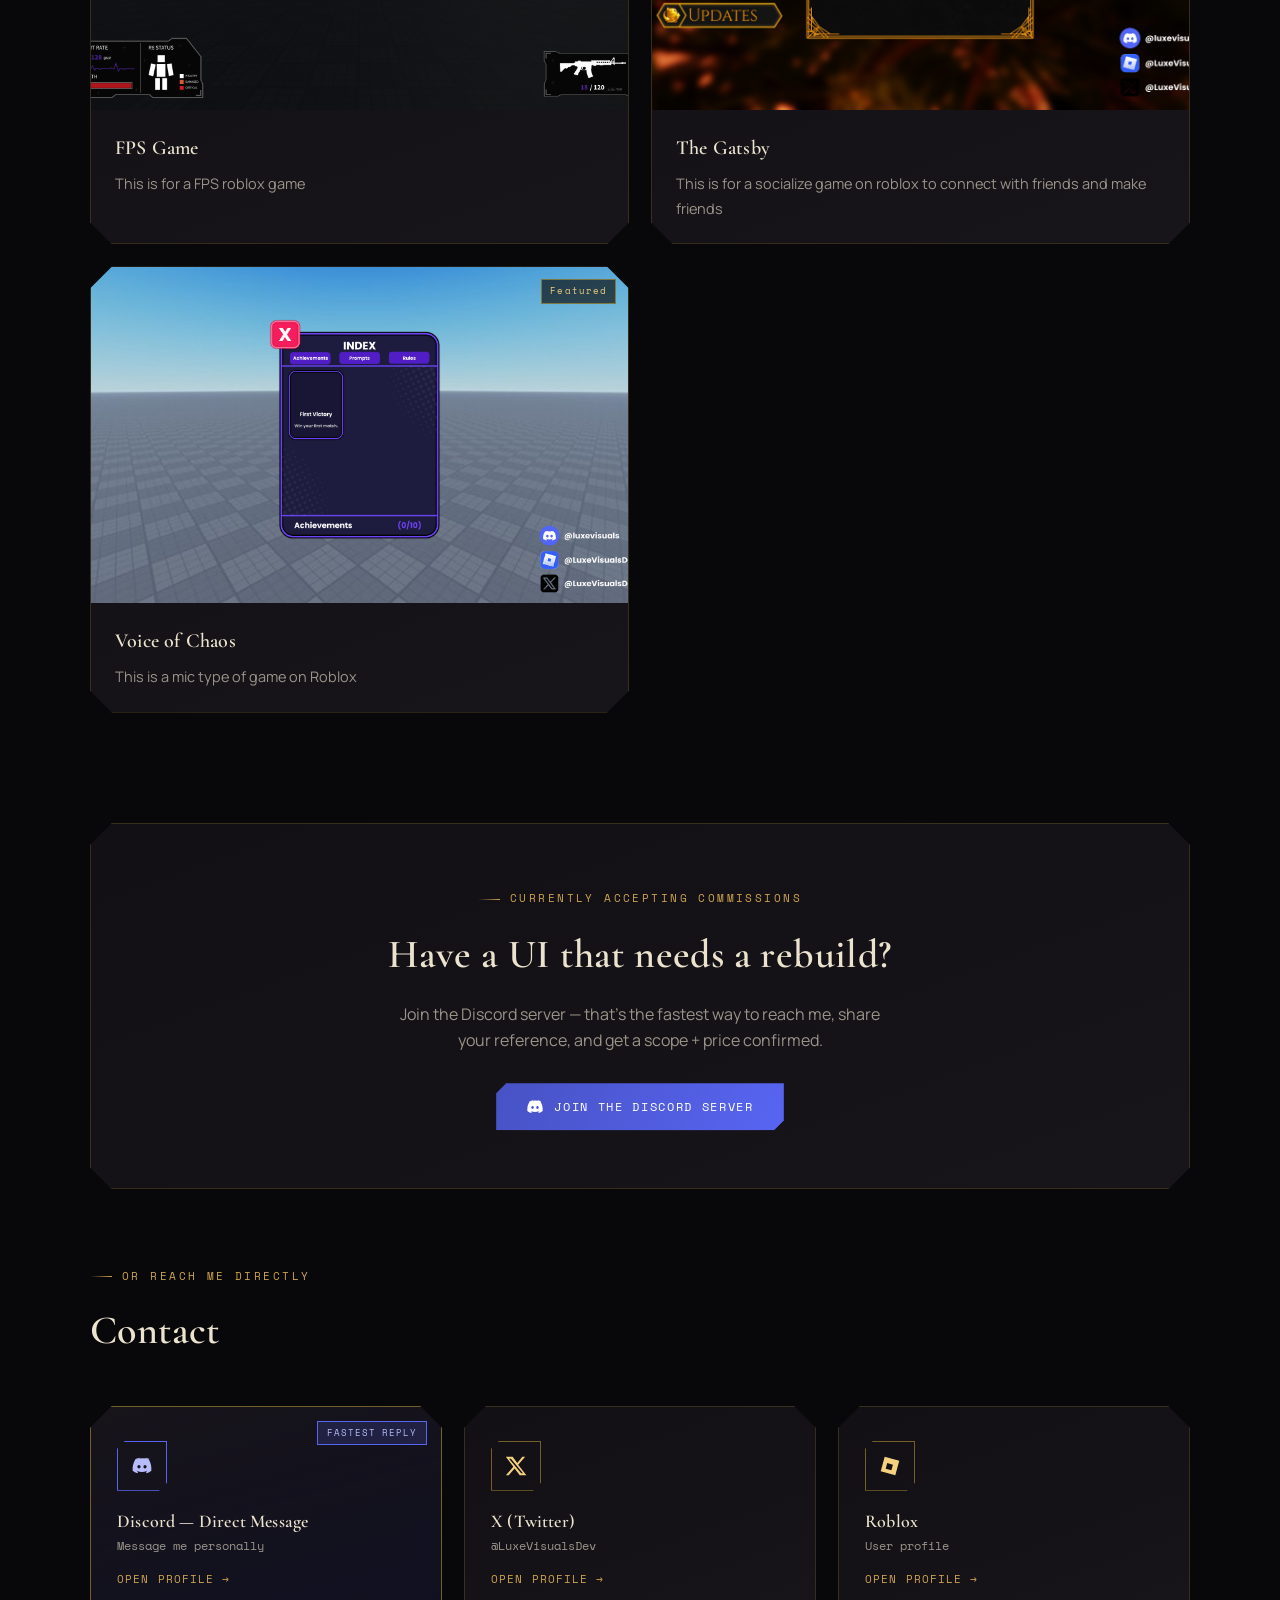
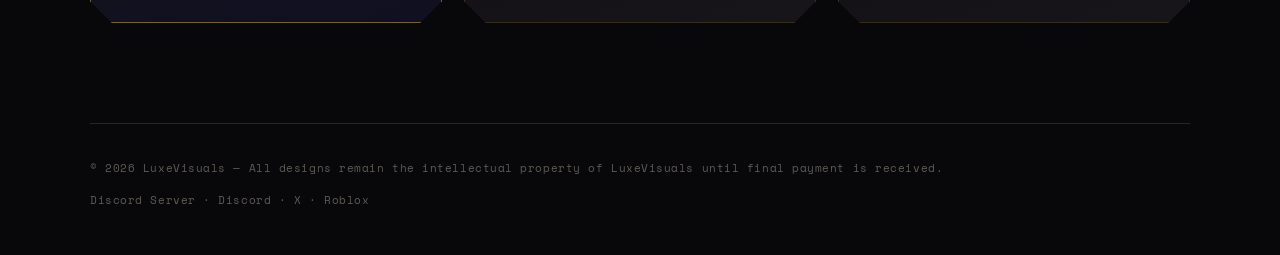
==== commit c4409715: "Build portfolio" ====
--- a/index.html
+++ b/index.html
@@ -226,6 +226,45 @@
 
         </a>
   
+
+        <a
+          class="project-card cut-card"
+          href="projects/voiceofchaos/index.html"
+        >
+
+          
+        <span class="featured-tag">
+          Featured
+        </span>
+      
+
+          
+        <div class="project-thumb">
+
+          <img
+            src="projects/voiceofchaos/IndexUI.png"
+            alt="Voice of Chaos"
+            loading="lazy"
+            decoding="async"
+          >
+
+        </div>
+      
+
+          <div class="project-info">
+
+            <h3>
+              Voice of Chaos
+            </h3>
+
+            <p>
+              This is a mic type of game on Roblox
+            </p>
+
+          </div>
+
+        </a>
+  
       <!-- PROJECTS:END -->
       </div>
     </section>
